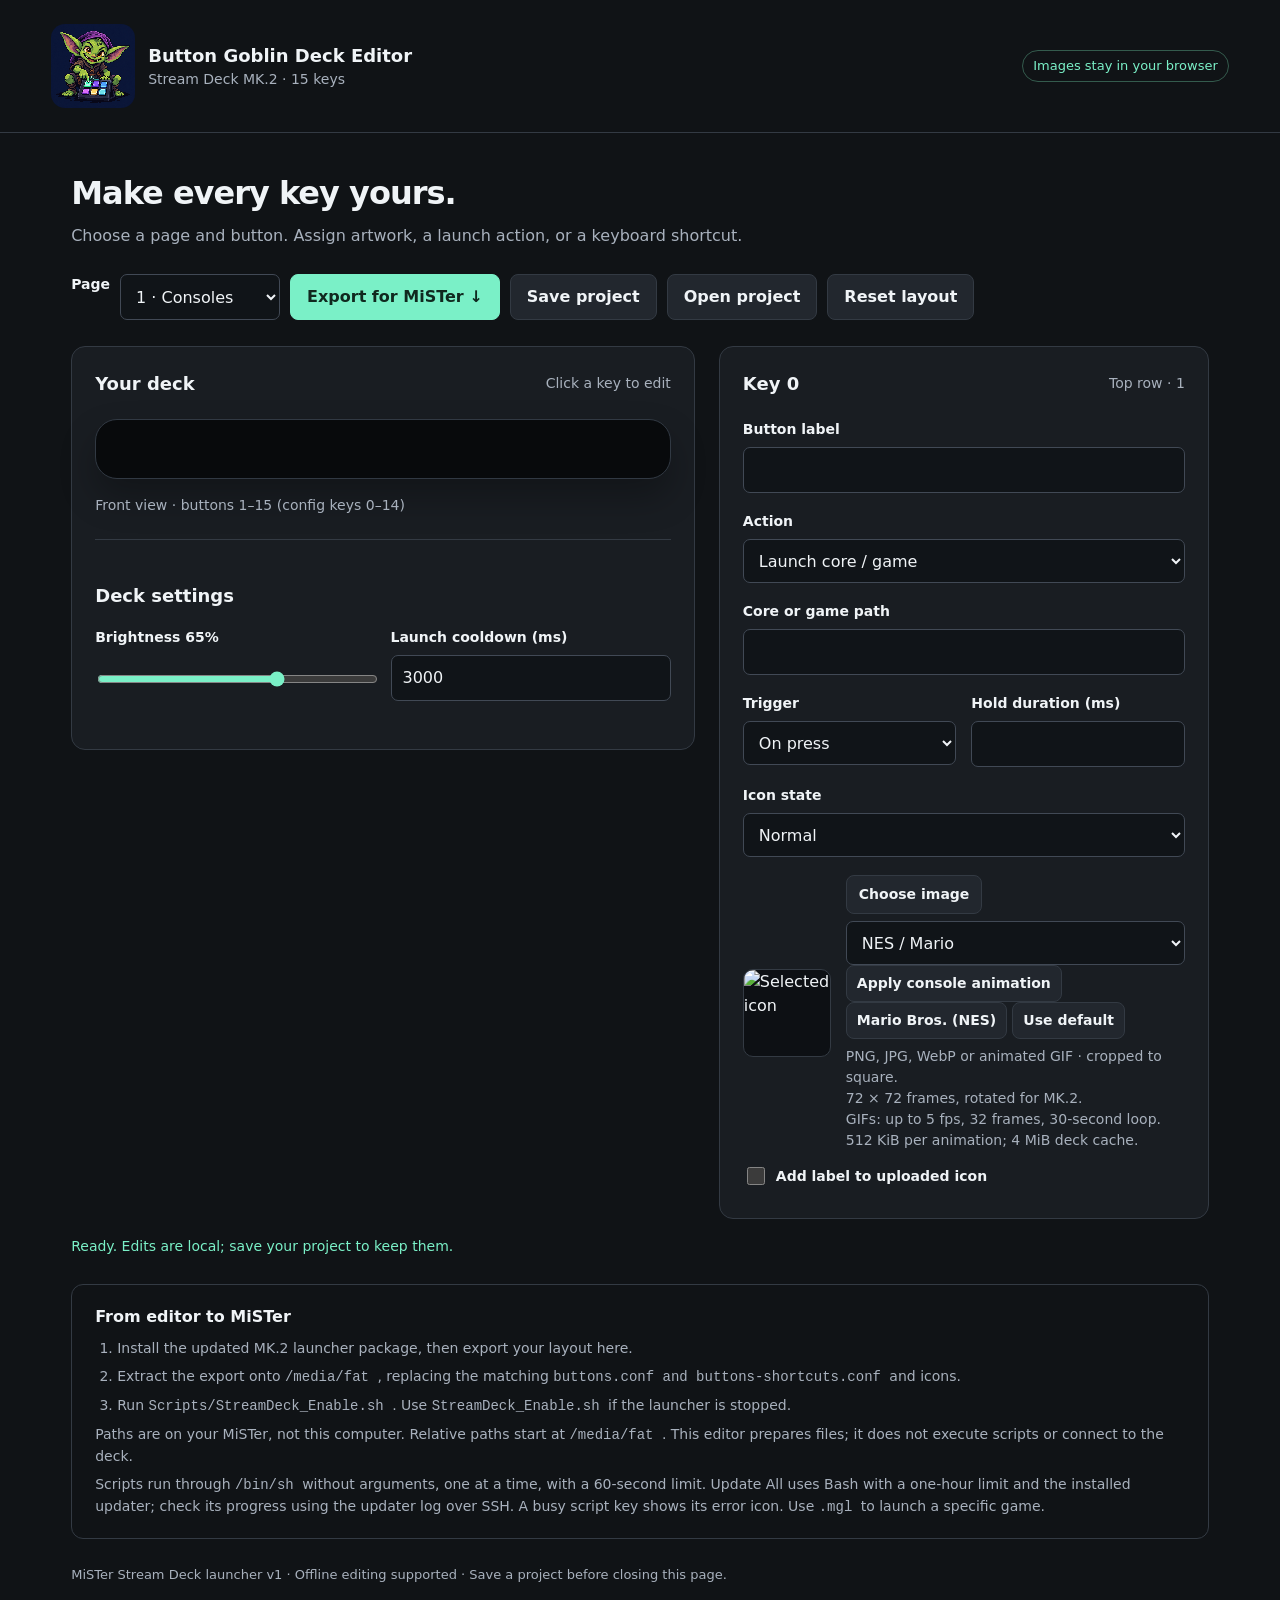
==== docs/editor/index.html @ 8e6f0219 "Brand guides, editor and documentation as Button Goblin with pixel mascot" ====
<!doctype html>
<html lang="en">
  <head>
    <meta charset="utf-8">
    <meta name="viewport" content="width=device-width,initial-scale=1">
    <title>
      Button Goblin · Deck Editor
    </title>
    <link rel="icon" href="data:image/svg+xml,%3Csvg xmlns='http://www.w3.org/2000/svg' viewBox='0 0 32 32'%3E%3Crect width='32' height='32' rx='8' fill='%23181c21'/%3E%3Cpath d='M8 8h6v6H8zm10 0h6v6h-6zM8 18h6v6H8zm10 0h6v6h-6z' fill='%237af0c7'/%3E%3C/svg%3E">
    <link rel="stylesheet" href="styles.css">
  </head>
  <body>
    <header>
      <div class="brand">
        <a href="../" aria-label="Button Goblin guide"><img class="goblin-mark" src="../assets/button-goblin.webp" width="84" height="84" alt="Button Goblin"></a>
        <div>
          <b>
            Button Goblin Deck Editor
          </b>
          <div class="muted small">
            Stream Deck MK.2 · 15 keys
          </div>
        </div>
      </div>
      <span class="badge">
        Images stay in your browser
      </span>
    </header>
    <main>
      <div class="intro">
        <h1>
          Make every key yours.
        </h1>
        <p>
          Choose a page and button. Assign artwork, a launch action, or a keyboard shortcut.
        </p>
      </div>
      <div class="toolbar"><label for="page">Page</label><select id="page"><option value="0">1 · Consoles</option><option value="1">2 · Shortcuts</option></select>
        <button class="btn primary" id="export">
          Export for MiSTer ↓
        </button>
        <button class="btn" id="save">
          Save project
        </button>
        <button class="btn" id="import">
          Open project
        </button>
        <button class="btn" id="reset">
          Reset layout
        </button>
        <input type="file" id="projectFile" accept=".json,application/json" hidden>
      </div>
      <p id="pageHelp" class="muted"></p><div class="layout">
        <section class="panel" aria-label="Deck preview">
          <div class="panel-title">
            <h2>
              Your deck
            </h2>
            <span class="muted small">
              Click a key to edit
            </span>
          </div>
          <div class="deck" id="deck">
          </div>
          <div class="deck-caption">
            <span>
              Front view · buttons 1–15 (config keys 0–14)
            </span>
            <span id="assigned">
            </span>
          </div>
          <div class="mapping">
            <strong id="summaryLabel">
            </strong>
            <code id="summaryPath">
            </code>
            <p class="help" id="summaryTrigger">
            </p>
          </div>
          <div class="settings">
            <h2>
              Deck settings
            </h2>
            <div class="row">
              <div class="field">
                <label for="brightness">
                  Brightness
                  <span id="brightnessValue">
                    65%
                  </span>
                </label>
                <input id="brightness" type="range" min="0" max="100" value="65">
              </div>
              <div class="field">
                <label for="gap">
                  Launch cooldown (ms)
                </label>
                <input id="gap" type="number" min="100" max="30000" step="100" value="3000">
              </div>
            </div>
          </div>
        </section>
        <section class="panel" aria-label="Key settings">
          <div class="panel-title">
            <h2 id="keyTitle">
              Key 0
            </h2>
            <span class="muted small" id="position">
              Top row · 1
            </span>
          </div>
          <div class="field">
            <label for="label">
              Button label
            </label>
            <input id="label" maxlength="95" autocomplete="off">
          </div>
          <div class="field">
            <label for="action">
              Action
            </label>
            <select id="action">
              <option value="launch">
                Launch core / game
              </option>
              <option value="script">
                Run shell script
              </option>
              <option value="update_all">Update All</option><option value="cycle">Increase brightness (5 levels)</option><option value="dim">
                Dim brightness
              </option>
              <option value="bright">
                Increase brightness
              </option>
              <option value="reload">
                Reload configuration
              </option>
              <option value="restart">
                Restart launcher
              </option>
              <option value="space">Space bar</option><option value="menu">Menu (F12)</option><option value="enter">Enter</option><option value="up">Up arrow</option><option value="down">Down arrow</option><option value="left">Left arrow</option><option value="right">Right arrow</option><option value="escape">Escape</option><option value="back">Back to consoles</option><option value="none">
                No action
              </option>
            </select>
          </div>
          <div class="field" id="targetField">
            <label for="target" id="targetLabel">
              Core or game path
            </label>
            <input id="target" maxlength="1000" spellcheck="false" autocomplete="off">
            <p class="help" id="targetHelp">
            </p>
          </div>
          <div class="row">
            <div class="field">
              <label for="trigger">
                Trigger
              </label>
              <select id="trigger">
                <option value="press">
                  On press
                </option>
                <option value="release">
                  On release
                </option>
                <option value="hold">
                  On hold
                </option>
              </select>
            </div>
            <div class="field" id="holdField">
              <label for="hold">
                Hold duration (ms)
              </label>
              <input id="hold" type="number" min="100" max="10000" step="100">
            </div>
          </div>
          <div class="field">
            <label for="state">
              Icon state
            </label>
            <select id="state">
              <option value="normal">
                Normal
              </option>
              <option value="request">
                Request sent / script finished
              </option>
              <option value="error">
                Error
              </option>
            </select>
          </div>
          <div class="icon-editor">
            <img id="iconPreview" class="preview" alt="Selected icon">
            <div class="upload">
              <label class="btn" for="iconFile">
                Choose image
              </label>
              <input id="iconFile" type="file" accept="image/png,image/jpeg,image/webp,image/gif" hidden>
              <select id="consoleChoice" aria-label="Console animation preset">
                <option value="0">
                  NES / Mario
                </option>
                <option value="1">
                  SNES / Kirby
                </option>
                <option value="2">
                  GENESIS / Sonic
                </option>
                <option value="3">
                  TG16 / Bonk
                </option>
                <option value="4">
                  PSX / Crash
                </option>
                <option value="5">
                  SATURN / Bomberman
                </option>
                <option value="6">
                  N64 / Yoshi
                </option>
                <option value="7">
                  MEGA CD / Metal Sonic
                </option>
                <option value="8">
                  GBA / Samus
                </option>
                <option value="9">
                  GAME BOY / Kirby
                </option>
                <option value="10">
                  MASTER / Alex Kidd
                </option>
                <option value="12">Simpsons · Bart</option><option value="13">Stay Puft · brightness</option><option value="11">
                  NEO GEO / Terry
                </option>
              </select>
              <button class="btn" id="consolePreset" style="font-size:14px;padding:7px 10px">
                Apply console animation
              </button>
              <button class="btn" id="marioPreset" style="font-size:14px;padding:7px 10px">
                Mario Bros. (NES)
              </button>
              <button class="btn" id="restoreIcon" style="font-size:14px;padding:7px 10px">
                Use default
              </button>
              <p class="help">
                PNG, JPG, WebP or animated GIF · cropped to square.
                <br>
                72 × 72 frames, rotated for MK.2.
                <br>
                GIFs: up to 5 fps, 32 frames, 30-second loop.
                <br>
                512 KiB per animation; 4 MiB deck cache.
              </p>
            </div>
          </div>
          <label class="check">
            <input id="addLabel" type="checkbox">
            Add label to uploaded icon
          </label>
        </section>
      </div>
      <div class="status" role="status" aria-live="polite" id="status">
        Ready. Edits are local; save your project to keep them.
      </div>
      <section class="instructions">
        <h2>
          From editor to MiSTer
        </h2>
        <ol>
          <li>
            Install the updated MK.2 launcher package, then export your layout here.
          </li>
          <li>
            Extract the export onto
            <code>
              /media/fat
            </code>
            , replacing the matching
            <code>
              buttons.conf and buttons-shortcuts.conf
            </code>
            and icons.
          </li>
          <li>
            Run
            <code>
              Scripts/StreamDeck_Enable.sh
            </code>
            . Use
            <code>
              StreamDeck_Enable.sh
            </code>
            if the launcher is stopped.
          </li>
        </ol>
        <p class="help">
          Paths are on your MiSTer, not this computer. Relative paths start at
          <code>
            /media/fat
          </code>
          . This editor prepares files; it does not execute scripts or connect to the deck.
        </p>
        <p class="help">
          Scripts run through
          <code>
            /bin/sh
          </code>
          without arguments, one at a time, with a 60-second limit. Update All uses Bash with a one-hour limit and the installed updater; check its progress using the updater log over SSH. A busy script key shows its error icon. Use
          <code>
            .mgl
          </code>
          to launch a specific game.
        </p>
      </section>
      <footer>
        MiSTer Stream Deck launcher v1 · Offline editing supported · Save a project before closing this page.
      </footer>
    </main>
    <script src="builtin-icons.js">
    </script>
    <script src="console-presets.js">
    </script>
    <script src="gif.js">
    </script>
    <script src="update-all-preset.js"></script>
<script src="shortcut-presets.js"></script><script src="app.js">
    </script>
  </body>
</html>
---- docs/editor/styles.css ----
:root {
    color-scheme: dark;
    --bg: #101316;
    --panel: #191d22;
    --line: #333a43;
    --muted: #a8b1bd;
    --ink: #f0f4f7;
    --mint: #7af0c7
}

* {
    box-sizing: border-box
}

body {
    margin: 0;
    background: var(--bg);
    color: var(--ink);
    font: 16px/1.5 system-ui, sans-serif
}

button,
input,
select {
    font: inherit
}

button {
    cursor: pointer
}

button:focus-visible,
input:focus-visible,
select:focus-visible {
    outline: 3px solid var(--mint);
    outline-offset: 3px
}

header {
    padding: 24px 4vw;
    border-bottom: 1px solid var(--line);
    display: flex;
    align-items: center;
    gap: 14px;
    justify-content: space-between
}

.brand {
    display: flex;
    gap: 13px;
    align-items: center
}

.mark {
    width: 39px;
    height: 39px;
    background: var(--mint);
    color: #10291f;
    border-radius: 10px;
    text-align: center;
    line-height: 39px;
    font-weight: 800
}

.brand b {
    display: block;
    font-size: 18px
}

.muted {
    color: var(--muted)
}

.small {
    font-size: 14px
}

.badge {
    font-size: 13px;
    color: var(--mint);
    border: 1px solid #345b4d;
    padding: 5px 10px;
    border-radius: 20px
}

main {
    max-width: 1240px;
    margin: auto;
    padding: 36px 4vw 48px
}

.intro h1 {
    font-size: 32px;
    letter-spacing: -1px;
    margin: 0 0 7px
}

.intro p {
    margin: 0;
    color: var(--muted)
}

.toolbar {
    display: flex;
    gap: 10px;
    flex-wrap: wrap;
    margin: 26px 0
}

.btn {
    border: 1px solid var(--line);
    border-radius: 8px;
    padding: 10px 16px;
    background: #22272e;
    color: var(--ink);
    font-weight: 600
}

.primary {
    background: var(--mint);
    border-color: var(--mint);
    color: #10291f
}

.btn:hover {
    filter: brightness(1.1)
}

.layout {
    display: grid;
    grid-template-columns: minmax(0, 1.12fr) minmax(340px, .88fr);
    gap: 24px;
    align-items: start
}

.panel {
    border: 1px solid var(--line);
    border-radius: 14px;
    background: var(--panel);
    padding: 23px
}

.panel-title {
    display: flex;
    justify-content: space-between;
    align-items: center;
    margin-bottom: 22px
}

.panel-title h2 {
    font-size: 18px;
    margin: 0
}

.deck {
    background: #080a0c;
    border: 1px solid #313943;
    border-radius: 22px;
    padding: 25px 22px 33px;
    box-shadow: 0 18px 35px #0004;
    display: grid;
    grid-template-columns: repeat(5, minmax(0, 1fr));
    gap: 13px
}

.key {
    position: relative;
    aspect-ratio: 1;
    border: 2px solid #303741;
    background: #11171d;
    border-radius: 10px;
    padding: 0;
    overflow: hidden
}

.key img {
    display: block;
    width: 100%;
    height: 100%;
    object-fit: contain
}

.key.device img {
    transform: rotate(180deg)
}

.key.selected {
    border-color: var(--mint);
    box-shadow: 0 0 0 3px #7af0c72a
}

.key .number {
    position: absolute;
    top: 3px;
    left: 5px;
    background: #080a0cbf;
    color: #f1f5f9;
    font-size: 11px;
    border-radius: 3px;
    padding: 0 3px
}

.deck-caption {
    display: flex;
    justify-content: space-between;
    font-size: 14px;
    color: var(--muted);
    margin: 16px 0 23px
}

.mapping {
    padding-top: 18px;
    border-top: 1px solid var(--line)
}

.mapping strong {
    display: block;
    margin-bottom: 5px
}

.mapping code {
    word-break: break-word;
    font-size: 14px;
    color: var(--mint)
}

label {
    display: block;
    font-size: 14px;
    font-weight: 600;
    margin-bottom: 7px
}

input,
select {
    width: 100%;
    padding: 10px 11px;
    border: 1px solid #414955;
    border-radius: 7px;
    background: #101418;
    color: var(--ink);
    min-height: 44px
}

input[type=range] {
    padding: 0;
    accent-color: var(--mint)
}

input[type=checkbox] {
    width: 18px;
    min-height: 18px;
    accent-color: var(--mint)
}

.field {
    margin-bottom: 18px
}

.row {
    display: grid;
    grid-template-columns: 1fr 1fr;
    gap: 15px
}

.help {
    color: var(--muted);
    font-size: 14px;
    margin: 7px 0 0
}

.icon-editor {
    display: flex;
    gap: 15px;
    align-items: center
}

.preview {
    width: 88px;
    height: 88px;
    border: 1px solid var(--line);
    border-radius: 10px;
    object-fit: contain;
    background: #0d1014
}

.preview.device {
    transform: rotate(180deg)
}

.upload {
    flex: 1
}

.upload .btn {
    display: inline-block;
    font-size: 14px;
    padding: 8px 12px
}

.check {
    display: flex;
    align-items: center;
    gap: 8px;
    margin-top: 13px
}

.settings {
    margin-top: 24px
}

.settings h2 {
    font-size: 18px;
    margin: 0 0 18px
}

.status {
    min-height: 24px;
    margin: 17px 0;
    color: var(--mint);
    font-size: 14px
}

.status.error {
    color: #ffabb0
}

.instructions {
    margin-top: 24px;
    padding: 20px 23px;
    border: 1px solid var(--line);
    border-radius: 12px
}

.instructions h2 {
    font-size: 16px;
    margin: 0 0 9px
}

.instructions ol {
    margin: 0;
    padding-left: 22px;
    color: var(--muted);
    font-size: 14px
}

.instructions li {
    margin: 7px 0
}

footer {
    color: var(--muted);
    font-size: 13px;
    margin-top: 26px
}

a {
    color: var(--mint)
}

[hidden] {
    display: none !important
}

@media(max-width:850px) {
    .layout {
        grid-template-columns: 1fr
    }

    .intro h1 {
        font-size: 27px
    }

    .deck {
        max-width: 580px;
        margin: auto
    }

    .panel {
        padding: 19px
    }

    header {
        padding: 18px 4vw
    }

    .badge {
        display: none
    }
}

@media(max-width:430px) {
    .deck {
        gap: 8px;
        padding: 18px 12px 25px
    }

    .row {
        grid-template-columns: 1fr
    }

    .btn {
        padding: 9px 12px;
        font-size: 14px
    }

    main {
        padding-top: 24px
    }

    .deck-caption {
        font-size: 12px
    }

    .key .number {
        font-size: 9px
    }
}

.btn:disabled,
.key:disabled {
    opacity: .5;
    cursor: wait
}

#page{width:auto;min-width:10rem}.key img{image-rendering:pixelated}

.goblin-mark{display:block;width:84px;height:84px;object-fit:contain;image-rendering:pixelated;border-radius:14px}
@media(max-width:650px){.goblin-mark{width:60px;height:60px}}
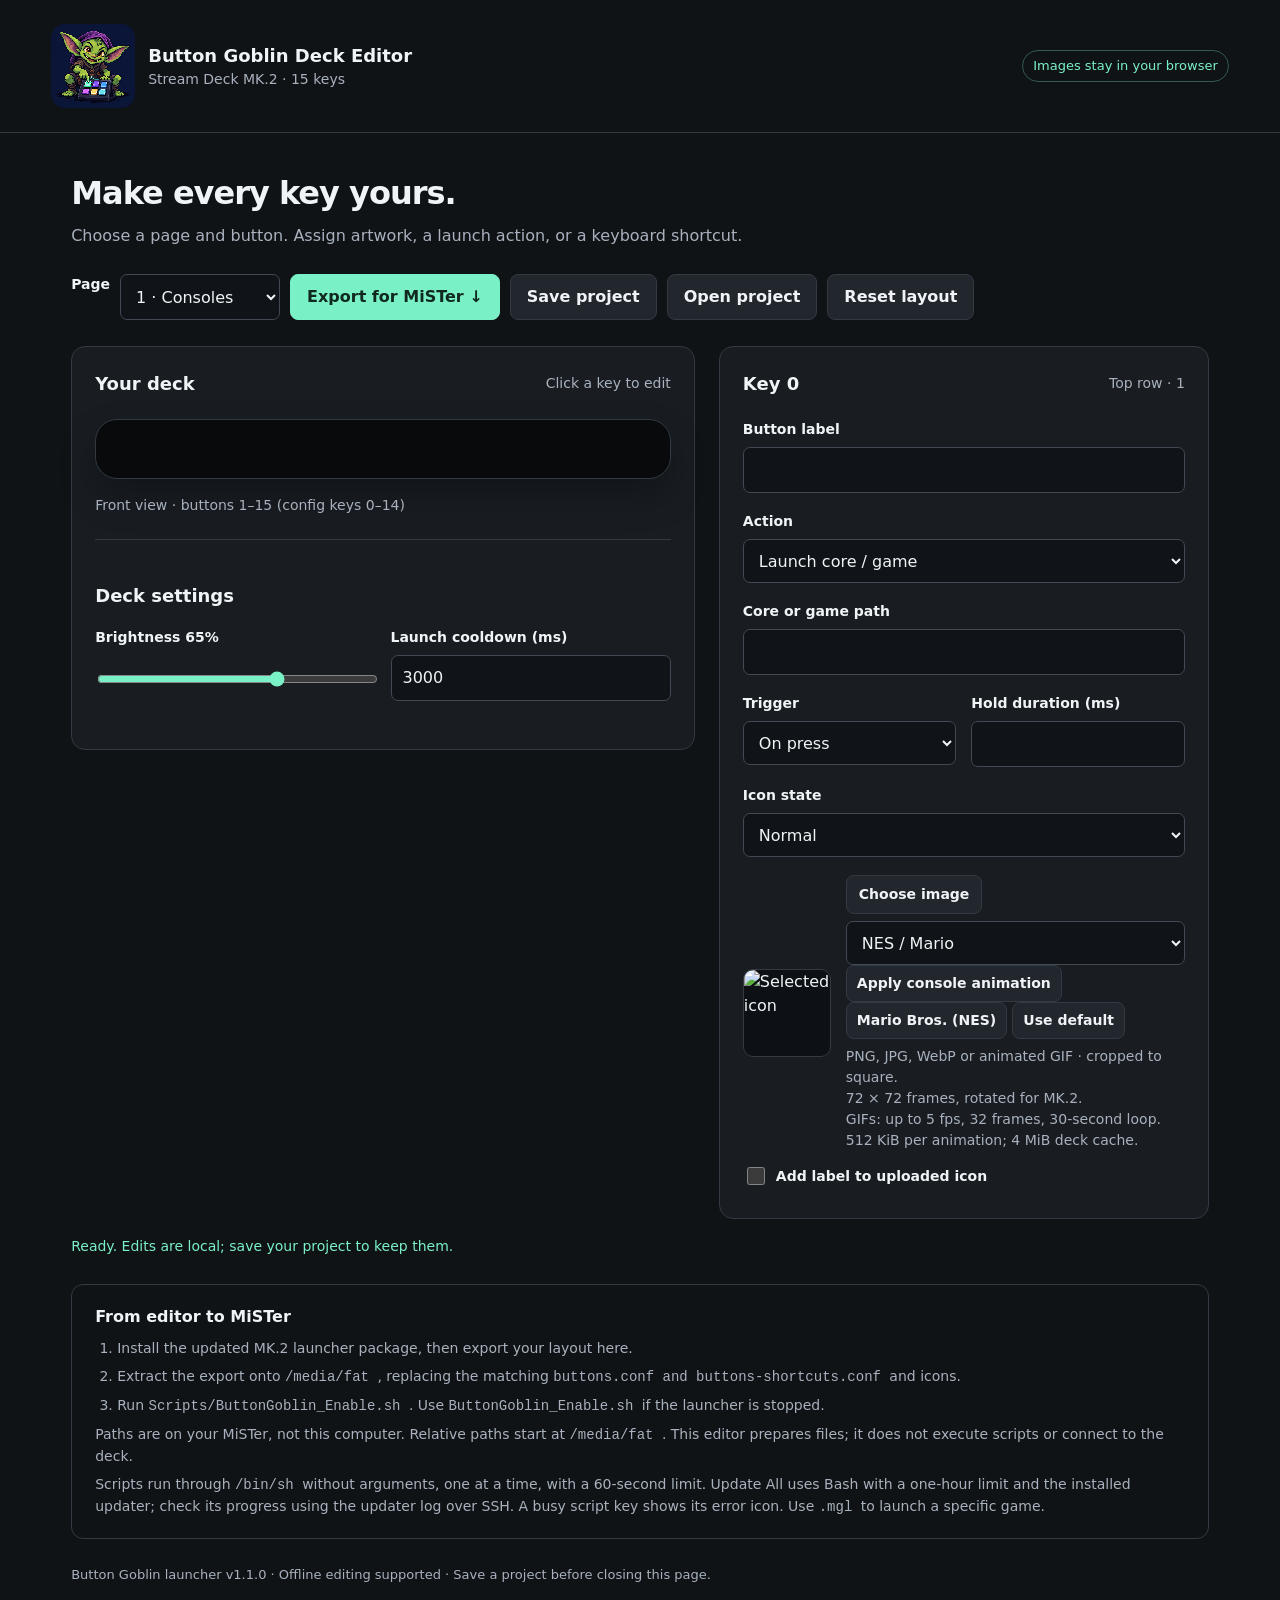
==== commit 0f2d9c0c: "Ship Button Goblin v1.1.0 with branded application names and fresh-install packages" ====
--- a/docs/editor/index.html
+++ b/docs/editor/index.html
@@ -6,13 +6,14 @@
     <title>
       Button Goblin · Deck Editor
     </title>
+<link rel="canonical" href="https://buttongoblin.monster/editor/">
     <link rel="icon" href="data:image/svg+xml,%3Csvg xmlns='http://www.w3.org/2000/svg' viewBox='0 0 32 32'%3E%3Crect width='32' height='32' rx='8' fill='%23181c21'/%3E%3Cpath d='M8 8h6v6H8zm10 0h6v6h-6zM8 18h6v6H8zm10 0h6v6h-6z' fill='%237af0c7'/%3E%3C/svg%3E">
     <link rel="stylesheet" href="styles.css">
   </head>
   <body>
     <header>
       <div class="brand">
-        <a href="../" aria-label="Button Goblin guide"><img class="goblin-mark" src="../assets/button-goblin.webp" width="84" height="84" alt="Button Goblin"></a>
+        <a href="https://buttongoblin.monster/" aria-label="Button Goblin guide"><img class="goblin-mark" src="../assets/button-goblin.webp" width="84" height="84" alt="Button Goblin"></a>
         <div>
           <b>
             Button Goblin Deck Editor
@@ -287,11 +288,11 @@
           <li>
             Run
             <code>
-              Scripts/StreamDeck_Enable.sh
+              Scripts/ButtonGoblin_Enable.sh
             </code>
             . Use
             <code>
-              StreamDeck_Enable.sh
+              ButtonGoblin_Enable.sh
             </code>
             if the launcher is stopped.
           </li>
@@ -316,7 +317,7 @@
         </p>
       </section>
       <footer>
-        MiSTer Stream Deck launcher v1 · Offline editing supported · Save a project before closing this page.
+        Button Goblin launcher v1.1.0 · Offline editing supported · Save a project before closing this page.
       </footer>
     </main>
     <script src="builtin-icons.js">
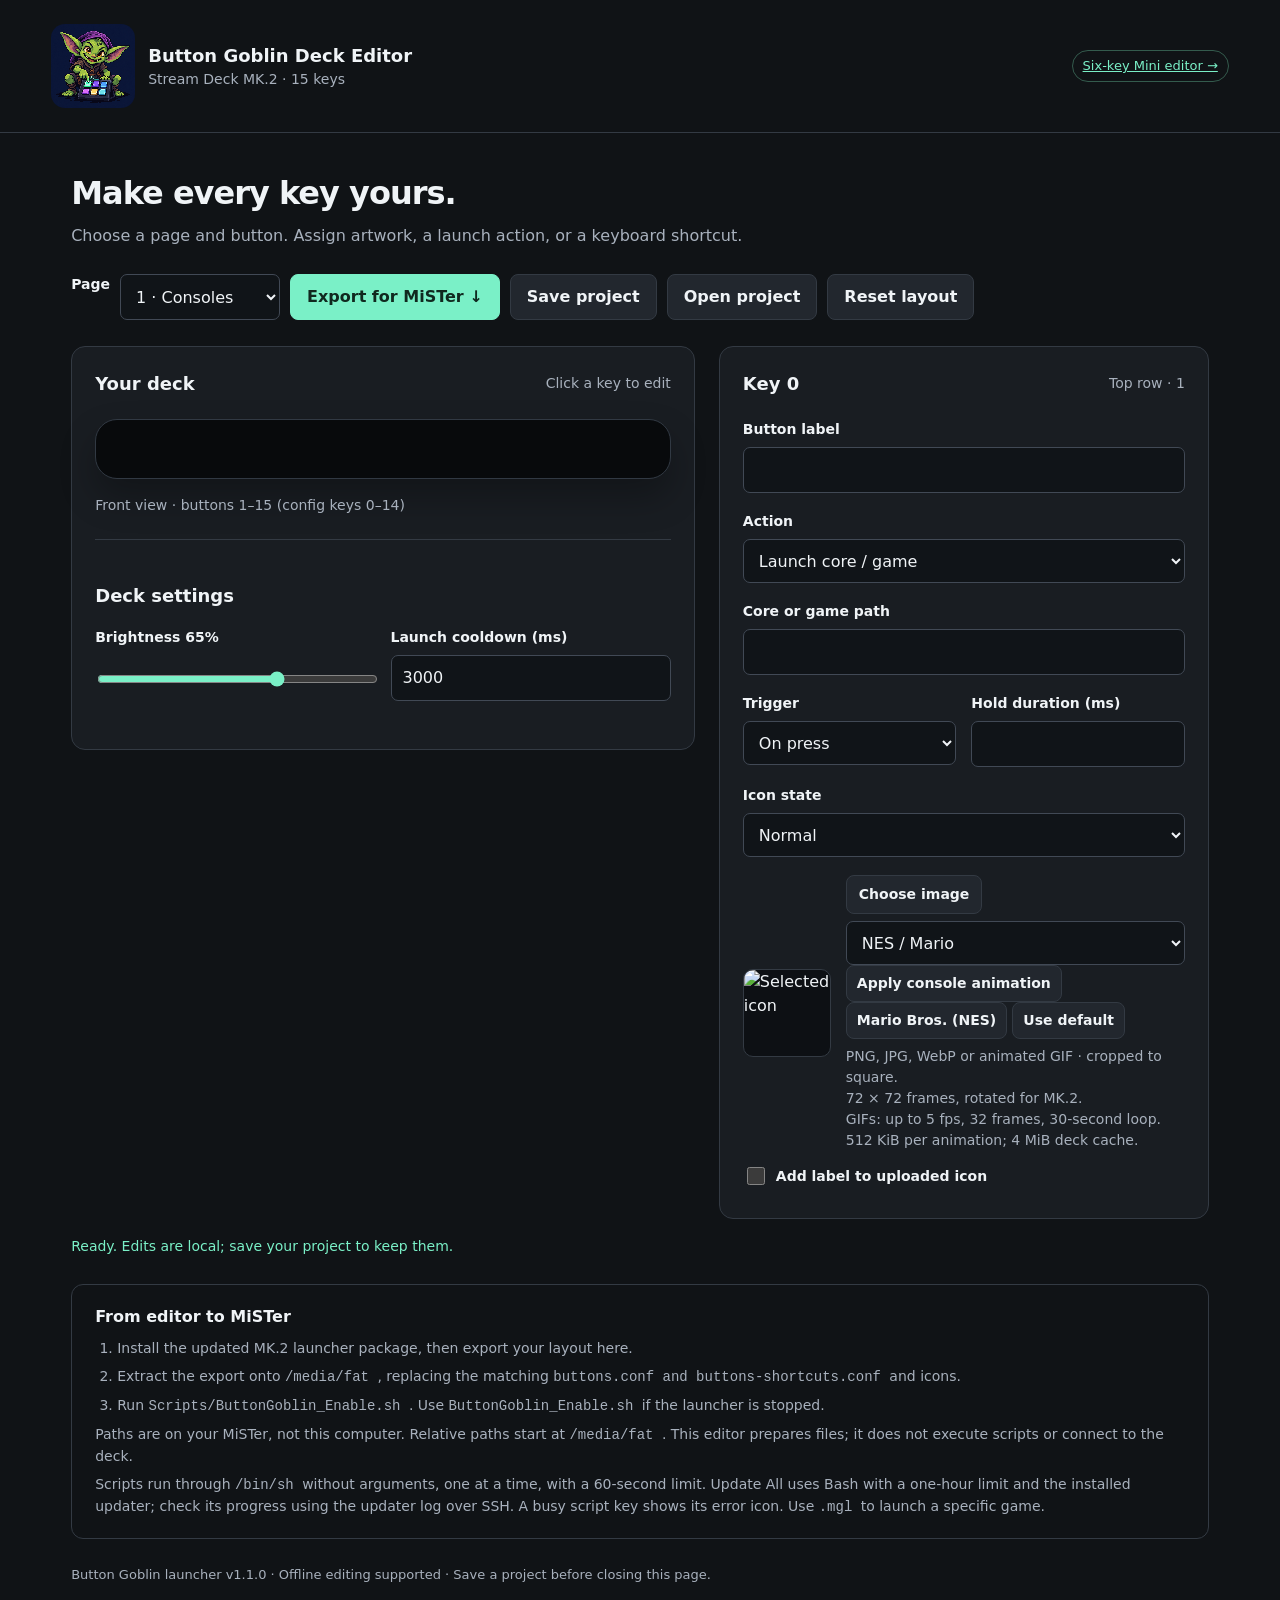
==== commit 24265c82: "Add six-page Stream Deck Mini editor with native BMP animation exports and regression tests" ====
--- a/docs/editor/index.html
+++ b/docs/editor/index.html
@@ -24,7 +24,7 @@
         </div>
       </div>
       <span class="badge">
-        Images stay in your browser
+        <a href="https://buttongoblin.monster/editor/mini.html">Six-key Mini editor →</a>
       </span>
     </header>
     <main>
--- a/docs/editor/styles.css
+++ b/docs/editor/styles.css
@@ -427,3 +427,5 @@
 
 .goblin-mark{display:block;width:84px;height:84px;object-fit:contain;image-rendering:pixelated;border-radius:14px}
 @media(max-width:650px){.goblin-mark{width:60px;height:60px}}
+
+.mini-editor .deck { grid-template-columns:repeat(3,minmax(0,1fr)); max-width:500px; margin:auto; }
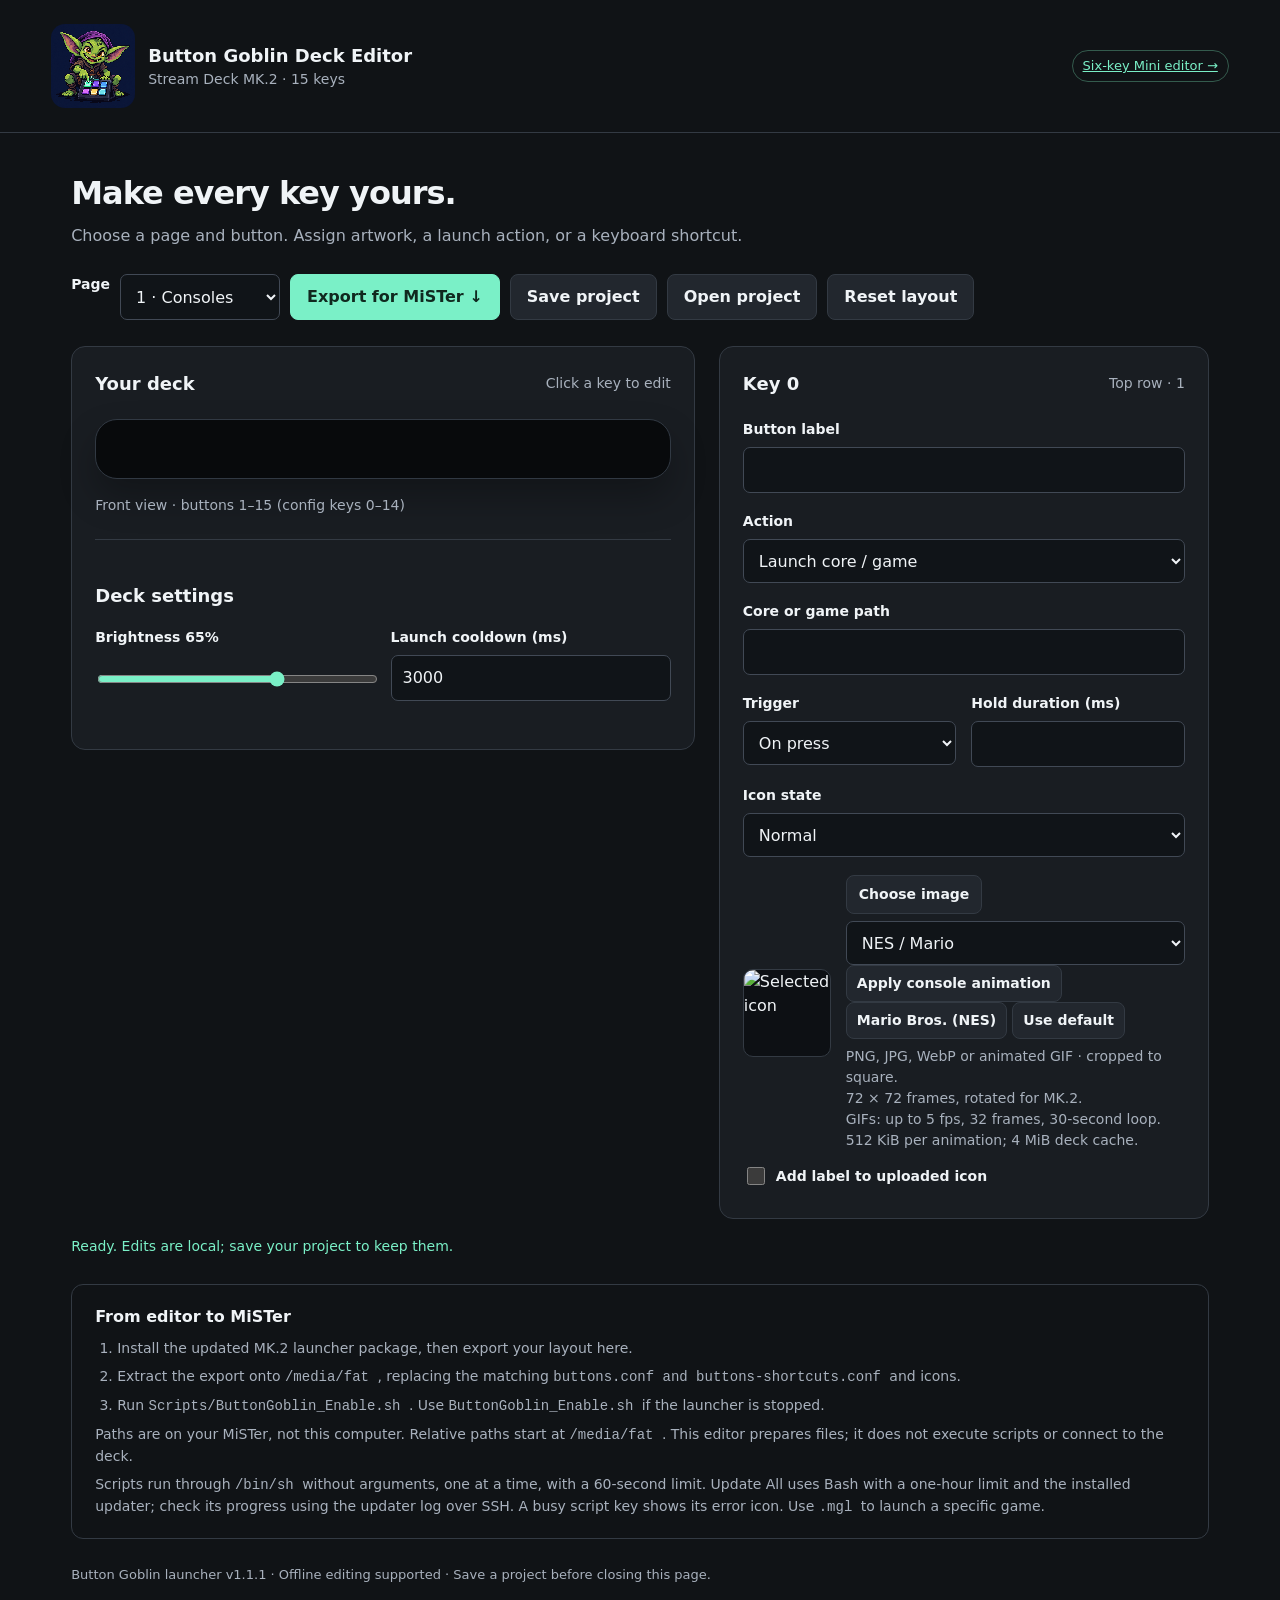
==== commit 6b283555: "Release v1.1.1: fix shared shortcuts, startup input, editor exports and repeatable Mini packaging" ====
--- a/docs/editor/index.html
+++ b/docs/editor/index.html
@@ -317,7 +317,7 @@
         </p>
       </section>
       <footer>
-        Button Goblin launcher v1.1.0 · Offline editing supported · Save a project before closing this page.
+        Button Goblin launcher v1.1.1 · Offline editing supported · Save a project before closing this page.
       </footer>
     </main>
     <script src="builtin-icons.js">
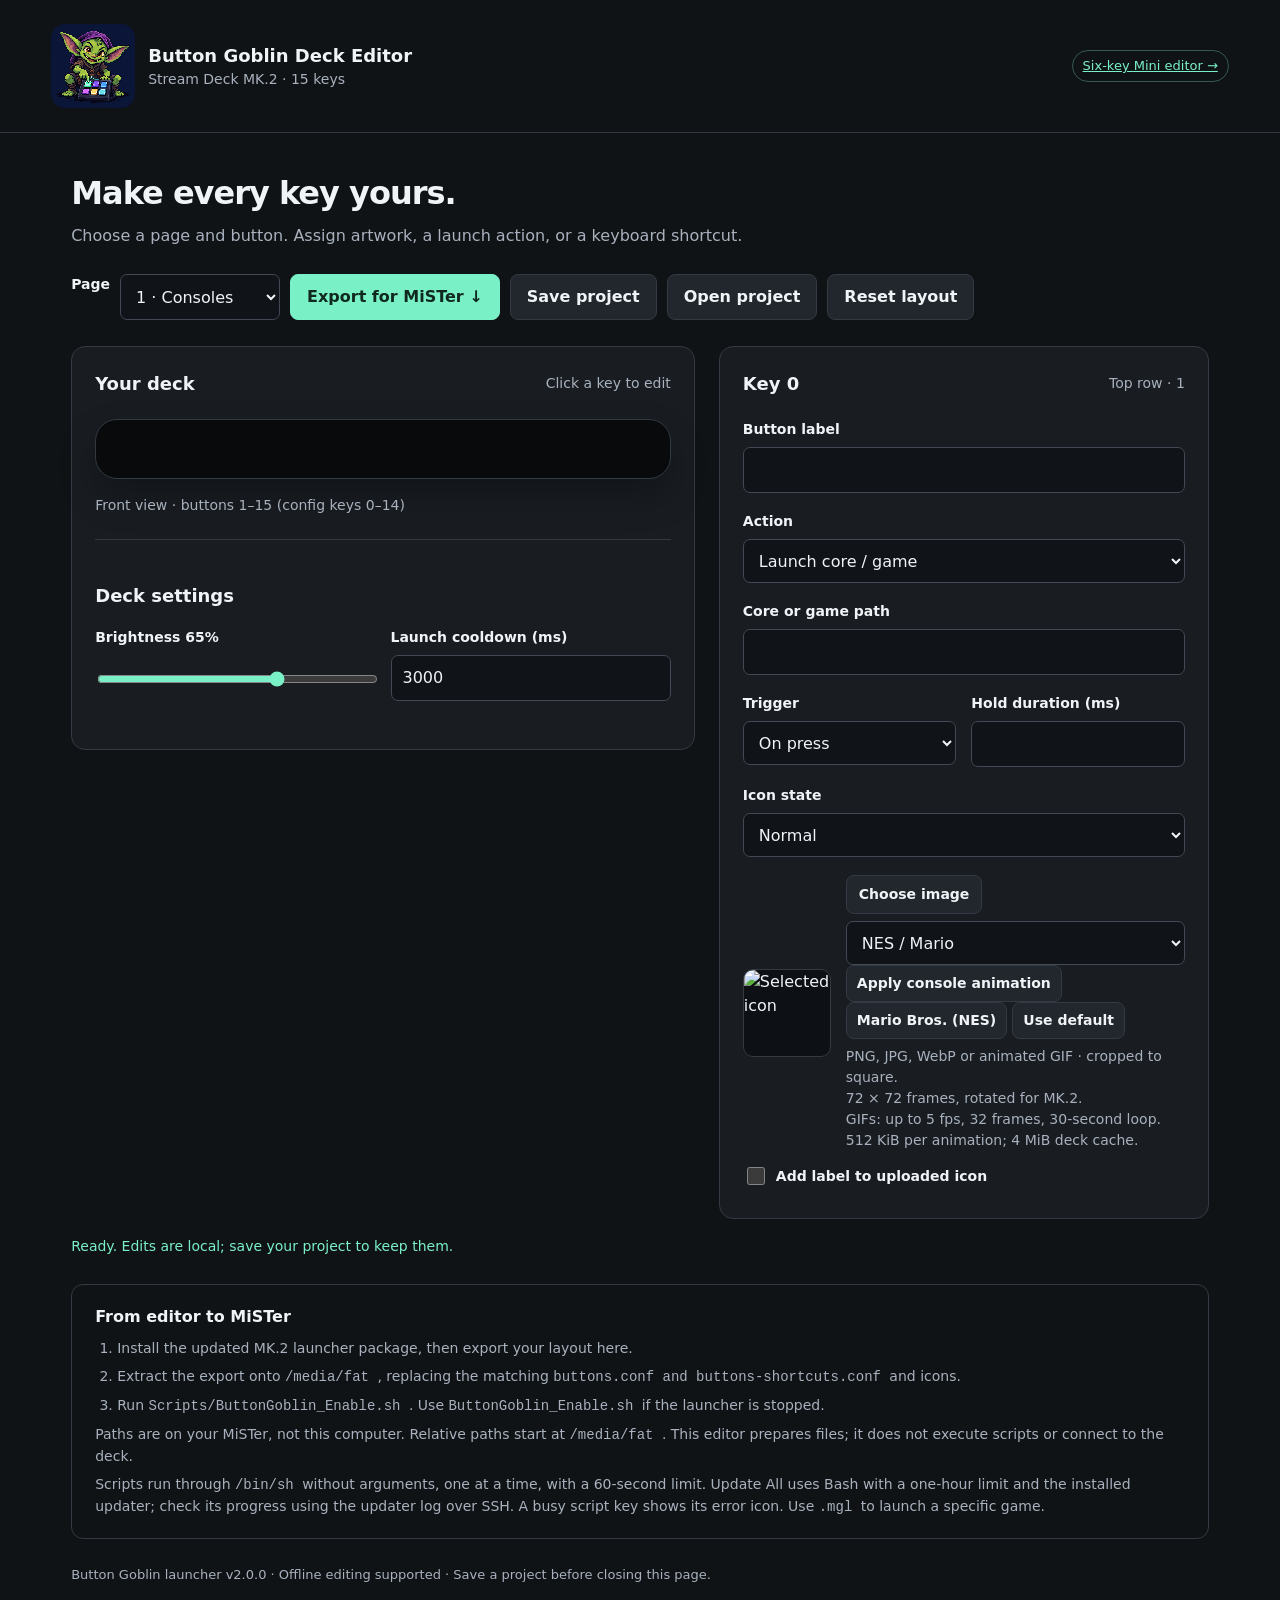
==== commit e81c0201: "Release Button Goblin 2.0.0 with full recheck and sanitized animation corruption tests" ====
--- a/docs/editor/index.html
+++ b/docs/editor/index.html
@@ -317,7 +317,7 @@
         </p>
       </section>
       <footer>
-        Button Goblin launcher v1.1.1 · Offline editing supported · Save a project before closing this page.
+        Button Goblin launcher v2.0.0 · Offline editing supported · Save a project before closing this page.
       </footer>
     </main>
     <script src="builtin-icons.js">
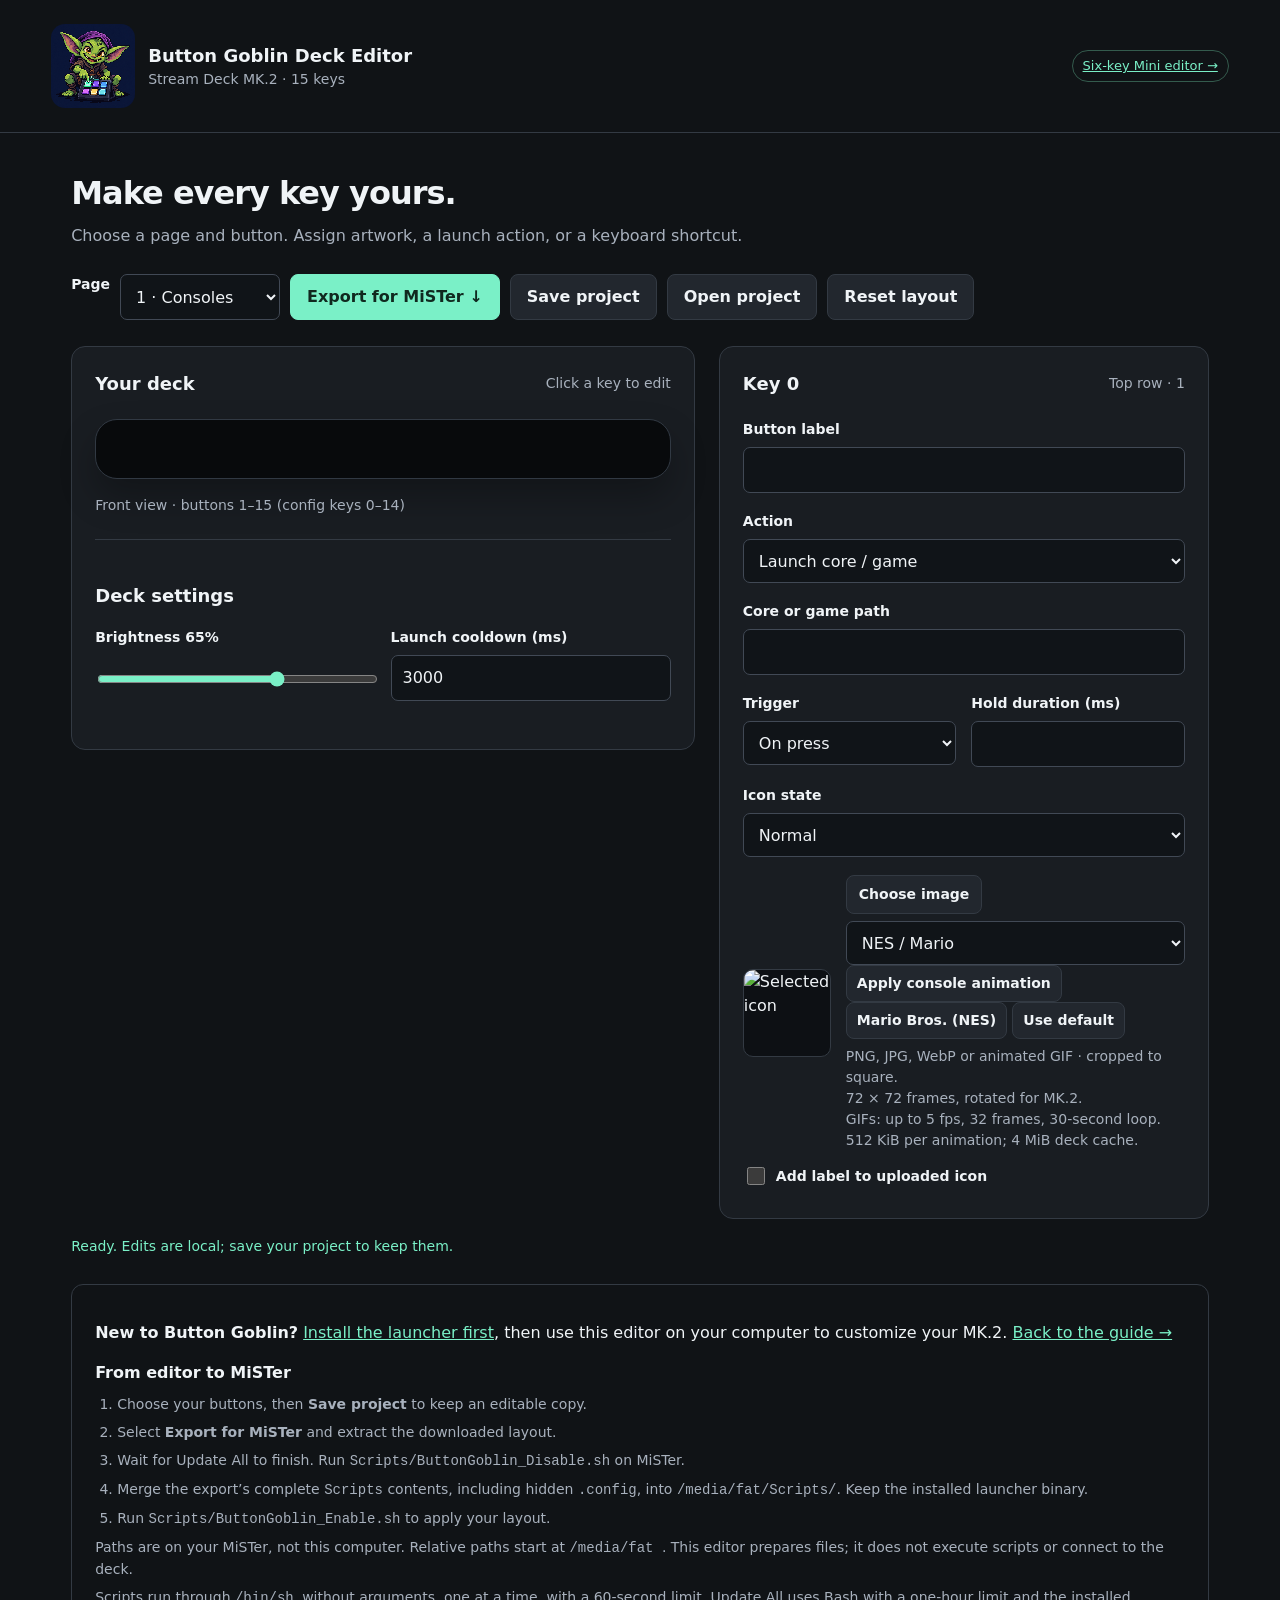
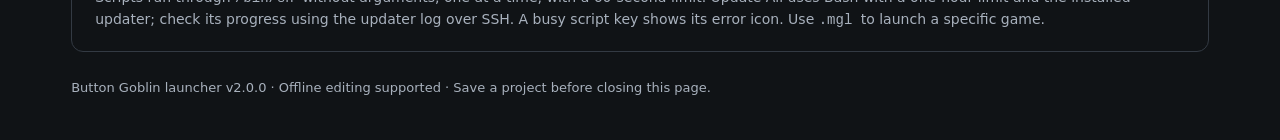
==== commit f359a389: "Streamline website for first-time Button Goblin users" ====
--- a/docs/editor/index.html
+++ b/docs/editor/index.html
@@ -266,37 +266,11 @@
       <div class="status" role="status" aria-live="polite" id="status">
         Ready. Edits are local; save your project to keep them.
       </div>
-      <section class="instructions">
+      <section class="instructions"><p><strong>New to Button Goblin?</strong> <a href="../index.html#install">Install the launcher first</a>, then use this editor on your computer to customize your MK.2. <a href="../index.html">Back to the guide →</a></p>
         <h2>
           From editor to MiSTer
         </h2>
-        <ol>
-          <li>
-            Install the updated MK.2 launcher package, then export your layout here.
-          </li>
-          <li>
-            Extract the export onto
-            <code>
-              /media/fat
-            </code>
-            , replacing the matching
-            <code>
-              buttons.conf and buttons-shortcuts.conf
-            </code>
-            and icons.
-          </li>
-          <li>
-            Run
-            <code>
-              Scripts/ButtonGoblin_Enable.sh
-            </code>
-            . Use
-            <code>
-              ButtonGoblin_Enable.sh
-            </code>
-            if the launcher is stopped.
-          </li>
-        </ol>
+        <ol><li>Choose your buttons, then <strong>Save project</strong> to keep an editable copy.</li><li>Select <strong>Export for MiSTer</strong> and extract the downloaded layout.</li><li>Wait for Update All to finish. Run <code>Scripts/ButtonGoblin_Disable.sh</code> on MiSTer.</li><li>Merge the export’s complete <code>Scripts</code> contents, including hidden <code>.config</code>, into <code>/media/fat/Scripts/</code>. Keep the installed launcher binary.</li><li>Run <code>Scripts/ButtonGoblin_Enable.sh</code> to apply your layout.</li></ol>
         <p class="help">
           Paths are on your MiSTer, not this computer. Relative paths start at
           <code>
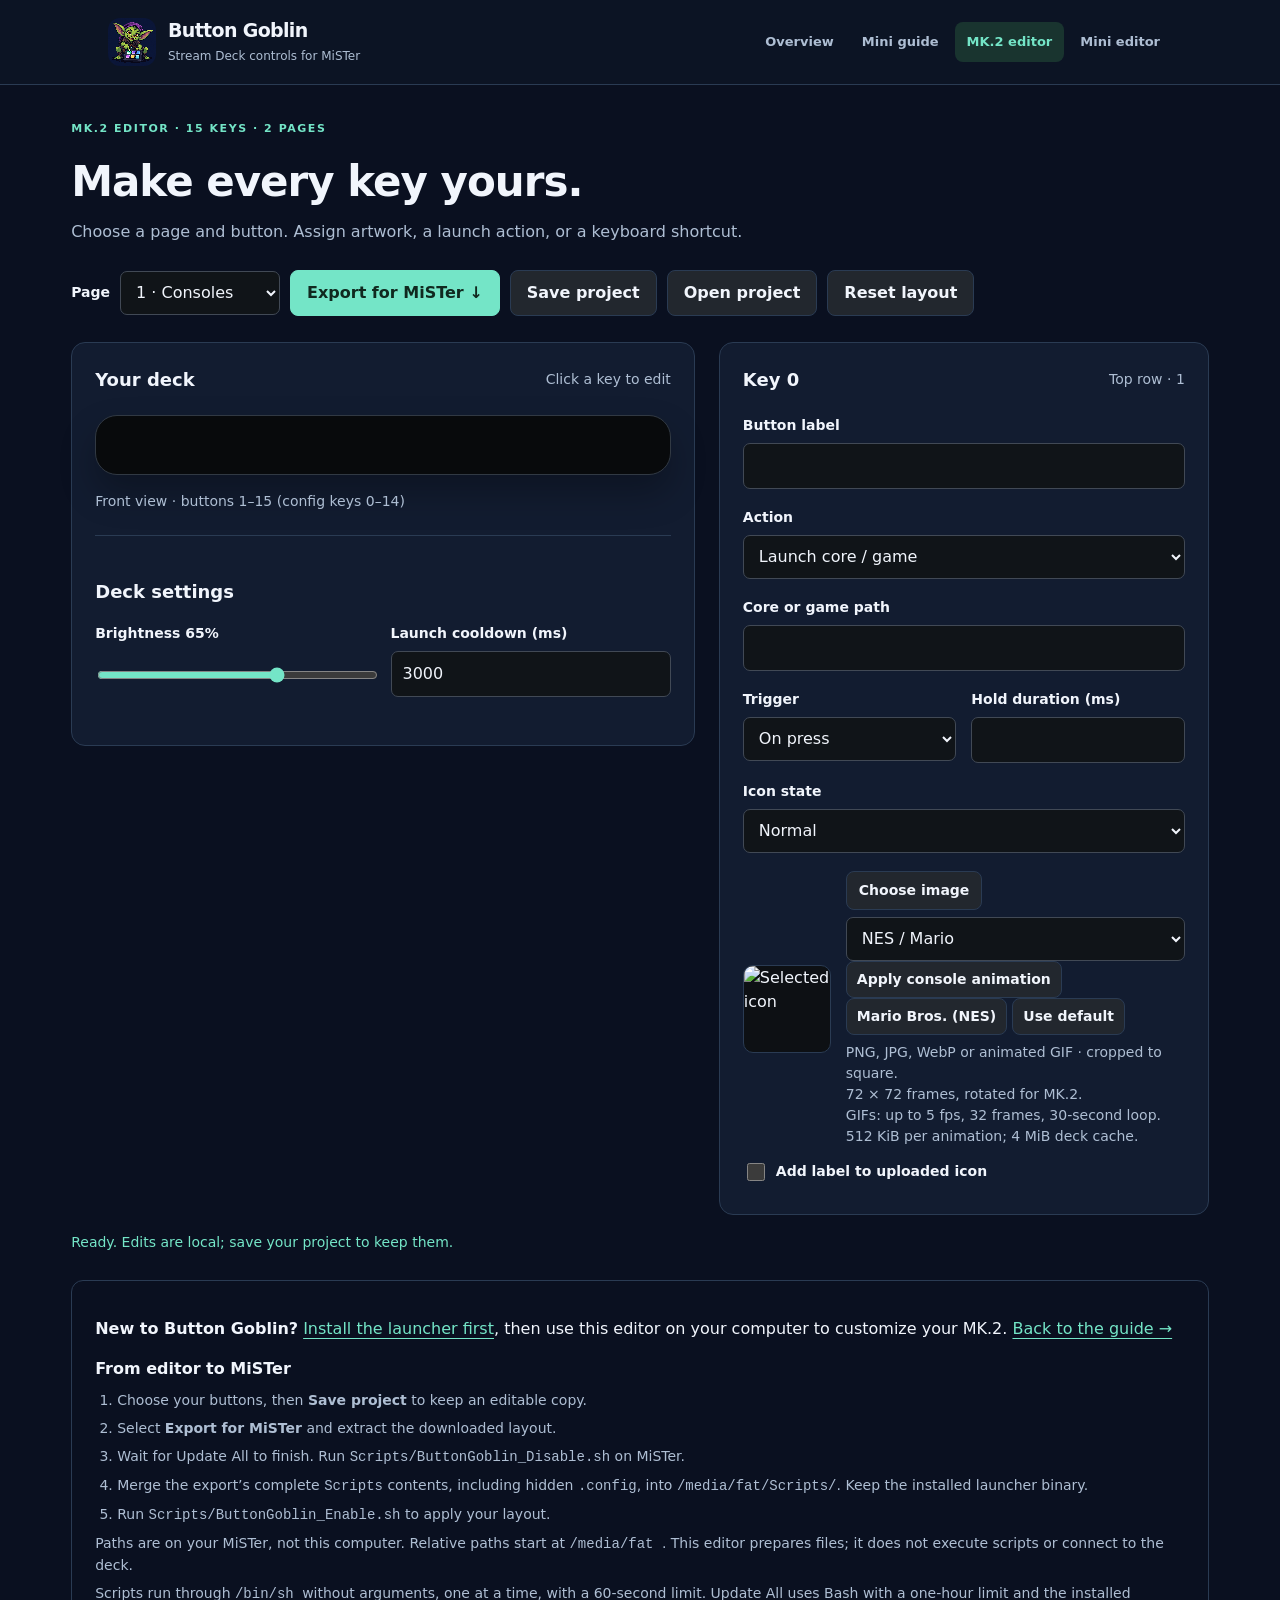
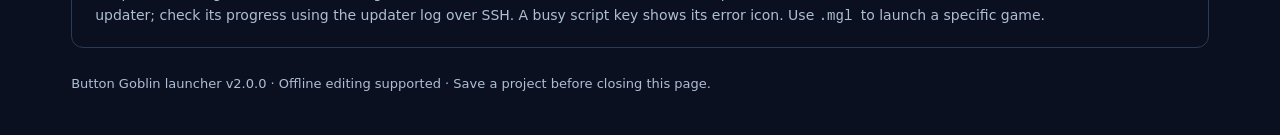
==== commit 23f3b10e: "Unify Button Goblin site navigation and restore complete Mini guide" ====
--- a/docs/editor/index.html
+++ b/docs/editor/index.html
@@ -9,26 +9,12 @@
 <link rel="canonical" href="https://buttongoblin.monster/editor/">
     <link rel="icon" href="data:image/svg+xml,%3Csvg xmlns='http://www.w3.org/2000/svg' viewBox='0 0 32 32'%3E%3Crect width='32' height='32' rx='8' fill='%23181c21'/%3E%3Cpath d='M8 8h6v6H8zm10 0h6v6h-6zM8 18h6v6H8zm10 0h6v6h-6z' fill='%237af0c7'/%3E%3C/svg%3E">
     <link rel="stylesheet" href="styles.css">
-  </head>
+  <link rel="stylesheet" href="../site.css?v=20261031">
+</head>
   <body>
-    <header>
-      <div class="brand">
-        <a href="https://buttongoblin.monster/" aria-label="Button Goblin guide"><img class="goblin-mark" src="../assets/button-goblin.webp" width="84" height="84" alt="Button Goblin"></a>
-        <div>
-          <b>
-            Button Goblin Deck Editor
-          </b>
-          <div class="muted small">
-            Stream Deck MK.2 · 15 keys
-          </div>
-        </div>
-      </div>
-      <span class="badge">
-        <a href="https://buttongoblin.monster/editor/mini.html">Six-key Mini editor →</a>
-      </span>
-    </header>
-    <main>
-      <div class="intro">
+    <a class="skip-link" href="#main-content">Skip to content</a><header class="site-header"><div class="site-bar"><a class="site-brand" href="../index.html"><img src="../assets/button-goblin.webp" width="48" height="48" alt=""><span><strong>Button Goblin</strong><small>Stream Deck controls for MiSTer</small></span></a><nav class="site-nav" aria-label="Main navigation"><a href="../index.html">Overview</a><a href="../mini.html">Mini guide</a><a href="../editor/" aria-current="page">MK.2 editor</a><a href="../editor/mini.html">Mini editor</a></nav></div></header>
+    <main id="main-content">
+      <div class="intro"><div class="editor-context">MK.2 editor · 15 keys · 2 pages</div>
         <h1>
           Make every key yours.
         </h1>
--- a/docs/site.css
+++ b/docs/site.css
@@ -0,0 +1,21 @@
+/* Shared site chrome: guides and editors belong to the same product. */
+:root{color-scheme:dark;--bg:#0a1020;--panel:#121c30;--ink:#f1f5fc;--muted:#aebed3;--line:#2a3b53;--accent:#74e5c7;--mint:#74e5c7}
+*{box-sizing:border-box}body{margin:0;background:var(--bg);color:var(--ink);font-family:system-ui,-apple-system,Segoe UI,sans-serif}a{color:var(--accent);text-underline-offset:4px}a:focus-visible,button:focus-visible,summary:focus-visible{outline:3px solid var(--accent);outline-offset:4px}img{max-width:100%}
+.site-header{display:block;padding:0;border-bottom:1px solid var(--line);background:#0c1424;position:relative;z-index:5}
+.site-bar{max-width:1120px;margin:auto;padding:18px 28px;display:flex;align-items:center;justify-content:space-between;gap:24px}
+.site-brand{display:flex;align-items:center;gap:12px;color:var(--ink);text-decoration:none;flex-shrink:0}.site-brand img{border-radius:12px;image-rendering:pixelated;width:48px;height:48px}.site-brand strong{display:block;font-size:19px;line-height:1.25;letter-spacing:-.035em}.site-brand small{display:block;font-size:12px;line-height:1.5;color:var(--muted);margin-top:4px}
+.site-nav{display:flex;gap:4px;align-items:center;font-size:13px;font-weight:600}.site-nav a{padding:10px 12px;color:var(--muted);border-radius:8px;text-decoration:none;white-space:nowrap}.site-nav a:hover{background:#17253a;color:var(--ink)}.site-nav a[aria-current=page]{background:#19342f;color:var(--accent)}
+.skip-link{position:fixed;top:-100px;left:16px;z-index:20;padding:12px;background:var(--accent);color:#071c16}.skip-link:focus{top:12px}
+.guide-toolbar{background:#0c1424;border-bottom:1px solid var(--line)}.guide-toolbar-inner{max-width:1120px;margin:auto;padding:0 28px;display:flex;align-items:center;justify-content:space-between;gap:16px}.guide-toolbar .page-tabs{display:flex;justify-content:flex-start;gap:2px;flex-wrap:wrap;padding:0;margin:0}.page-tabs button{border:0;border-bottom:3px solid transparent;border-radius:0;background:transparent;color:var(--muted);padding:15px 12px 12px;font-size:13px}.page-tabs button[aria-selected=true]{background:transparent;border-color:var(--accent);color:var(--ink)}.page-tabs button:hover{color:var(--ink);background:#142136}.motion-control{font-size:12px;white-space:nowrap;background:transparent;border:1px solid var(--line);color:var(--muted);border-radius:7px;padding:7px 10px}
+.wrap{max-width:1120px;padding-left:28px;padding-right:28px}.guide-page .hero{padding:48px 0 12px}.guide-page .hero h1{font-size:clamp(36px,4.6vw,56px);line-height:1.08;margin:16px 0 22px;letter-spacing:-.045em}.guide-page .hero .lead{font-size:18px;line-height:1.7;max-width:690px}.goblin-mascot{margin:0 0 28px 36px;width:272px}.editor-link{font-weight:600;padding:10px 16px;border-radius:8px}.hero .editor-link{background:var(--accent);border-color:var(--accent);color:#09251d}.box{padding:26px;border-radius:14px}.box p:last-child{margin-bottom:0}section{scroll-margin-top:24px}.eyebrow{font-size:11px;letter-spacing:.16em}.caption{line-height:1.65}footer{border-top:0}footer a{white-space:nowrap}
+body.mini-guide{max-width:none;margin:0;padding:0}.mini-guide main,.mini-guide footer{max-width:900px;margin:auto;padding:0 28px}.mini-guide main{padding-top:48px}.mini-guide footer{padding-top:28px;padding-bottom:40px;border-top:1px solid var(--line)}.mini-guide h1{font-size:clamp(36px,5vw,52px);letter-spacing:-.045em;margin:12px 0 20px}.mini-guide h2{font-size:26px;letter-spacing:-.025em;line-height:1.25}.mini-guide p{color:var(--muted)}.mini-guide .hero{display:flow-root}.mini-guide .goblin-mascot{float:right;width:220px;max-width:32%;margin:0 0 24px 28px}.mini-guide .lead{font-size:18px}.mini-guide section{padding:34px 0;margin:0;border-bottom:1px solid var(--line)}.mini-guide .deck{max-width:660px;margin:24px auto}.mini-guide .note{border-radius:0 10px 10px 0}.mini-guide .local-nav{display:flex;gap:20px;flex-wrap:wrap;padding:18px 0;border-top:1px solid var(--line);margin-top:24px}.mini-guide .steps{padding-left:24px}.mini-guide code{overflow-wrap:anywhere}
+.editor-context{color:var(--accent);font-size:11px;letter-spacing:.14em;text-transform:uppercase;font-weight:700;margin-bottom:12px}.intro h1{font-size:clamp(30px,4vw,42px)}.panel{border-radius:14px}.toolbar{align-items:center}.toolbar>label{margin:0}.toolbar>select{width:auto;min-width:160px}.deck-caption{gap:12px;flex-wrap:wrap}
+@media(max-width:760px){.site-bar{flex-wrap:wrap;padding:16px 20px 10px;gap:14px}.site-nav{width:100%;gap:3px;justify-content:flex-start;flex-wrap:wrap}.site-nav a{padding:9px 10px;font-size:12px}.site-brand strong{font-size:18px}.guide-toolbar-inner{padding:0 20px 12px;flex-wrap:wrap;gap:8px}.guide-toolbar .page-tabs{width:100%}.page-tabs button{font-size:12px;padding:12px 9px 9px}.guide-page .hero{padding-top:32px}.wrap{padding:0 20px}.guide-page .hero .lead{font-size:17px}.goblin-mascot{float:none;display:block;width:180px;max-width:70%;margin:0 0 24px}.guide-page .hero h1{font-size:38px}.mini-guide main{padding:32px 20px 0}.mini-guide footer{padding:24px 20px}.mini-guide .goblin-mascot{float:none;width:160px;max-width:60%;margin:0 0 24px}.mini-guide section{padding:26px 0}.mini-guide .deck{gap:8px;padding:12px}.mini-guide .key{padding:7px}.site-header+.guide-toolbar{position:static}}
+@media(prefers-reduced-motion:reduce){html{scroll-behavior:auto}}
+@media print{.site-header,.guide-toolbar,.skip-link{display:none}.guide-page .hero{padding-top:0}}
+@media(max-width:760px){.site-nav{display:grid;grid-template-columns:repeat(4,minmax(0,1fr));gap:3px}.site-nav a{padding:9px 4px;text-align:center;white-space:normal;line-height:1.5}.site-brand small{font-size:11px}}
+@media(max-width:760px){.guide-toolbar-inner{flex-wrap:nowrap;padding:0 20px;gap:8px}.guide-toolbar .page-tabs{flex:1;min-width:0;width:auto;flex-wrap:nowrap;overflow-x:auto;scrollbar-width:thin}.page-tabs button{flex:none;white-space:nowrap;min-height:46px}.motion-control{font-size:10px;padding:7px;flex:none}.goblin-mascot{width:148px}.guide-page .hero{padding-top:26px}}
+.mini-guide h1{line-height:1.08}
+@media(max-width:760px){.guide-toolbar .page-tabs{scrollbar-width:none}.guide-toolbar .page-tabs::-webkit-scrollbar{display:none}}
+
+.mini-guide .goblin-mascot{height:auto}
